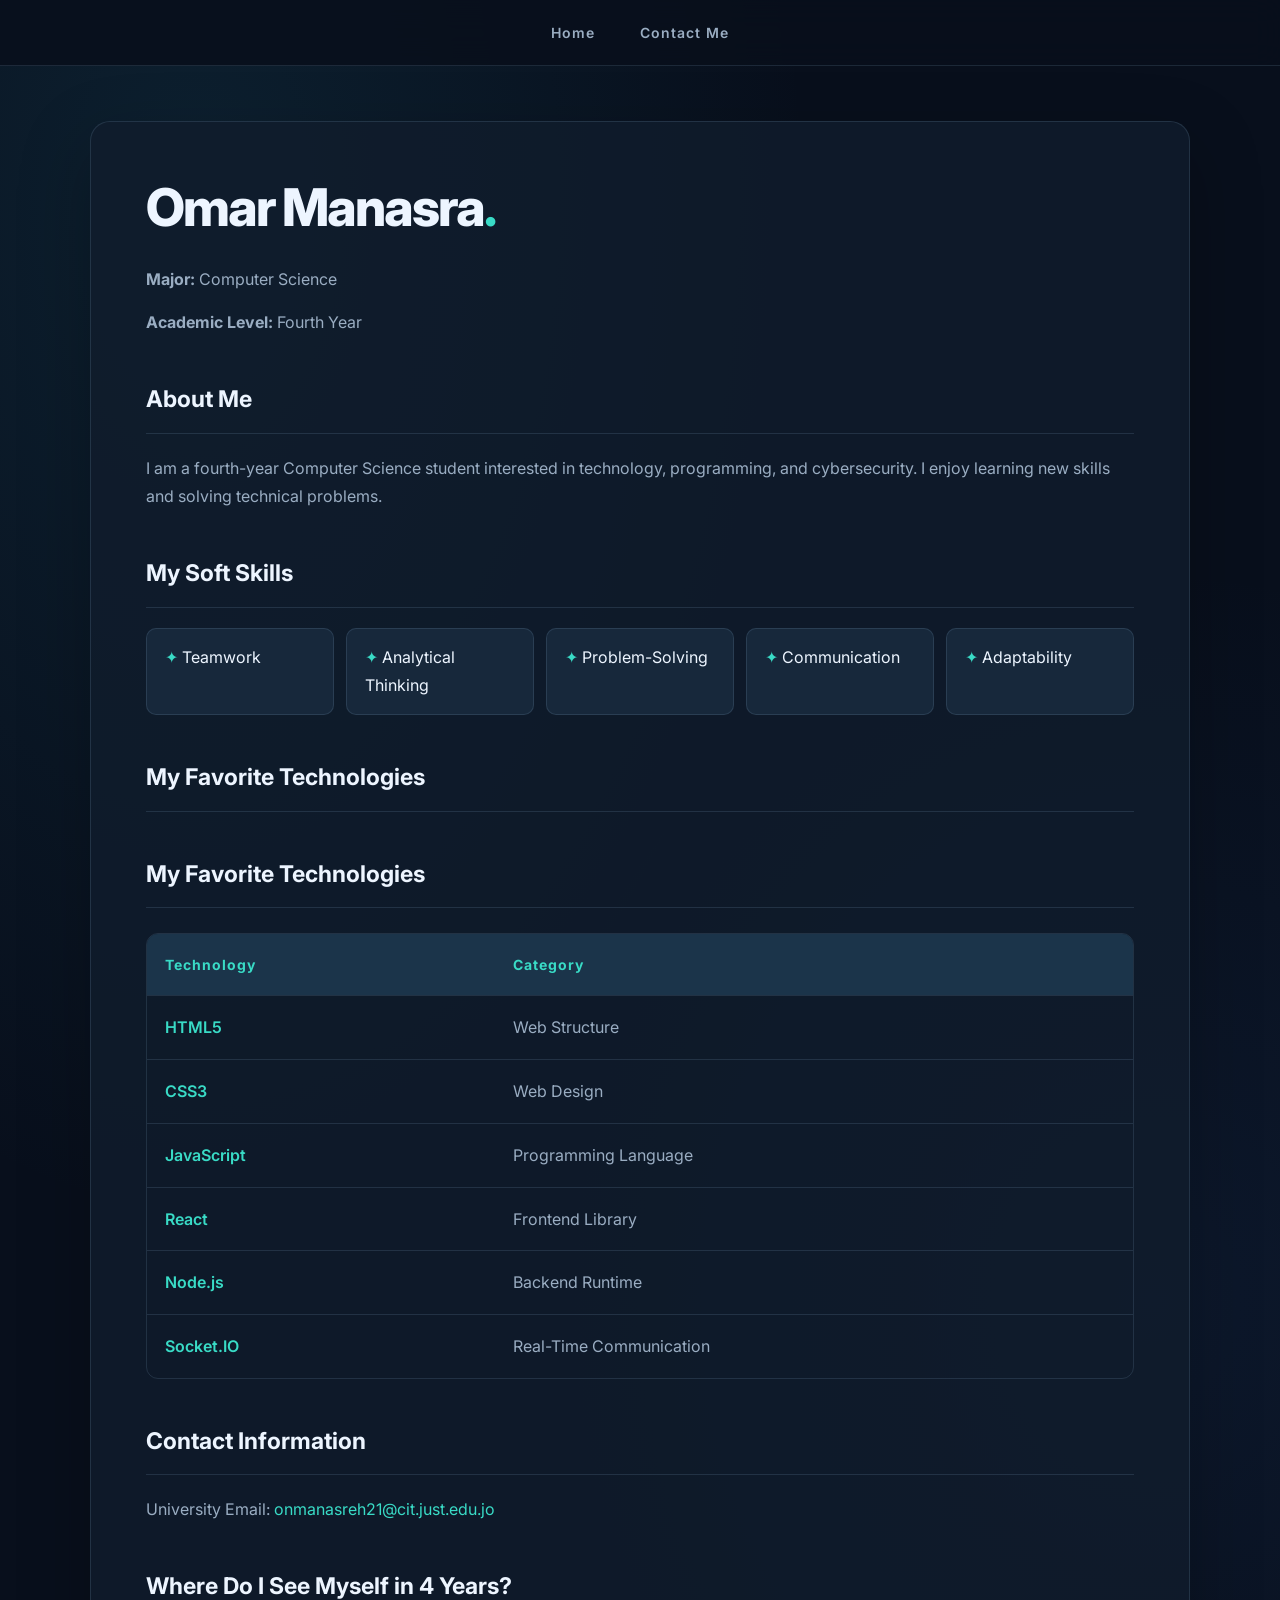
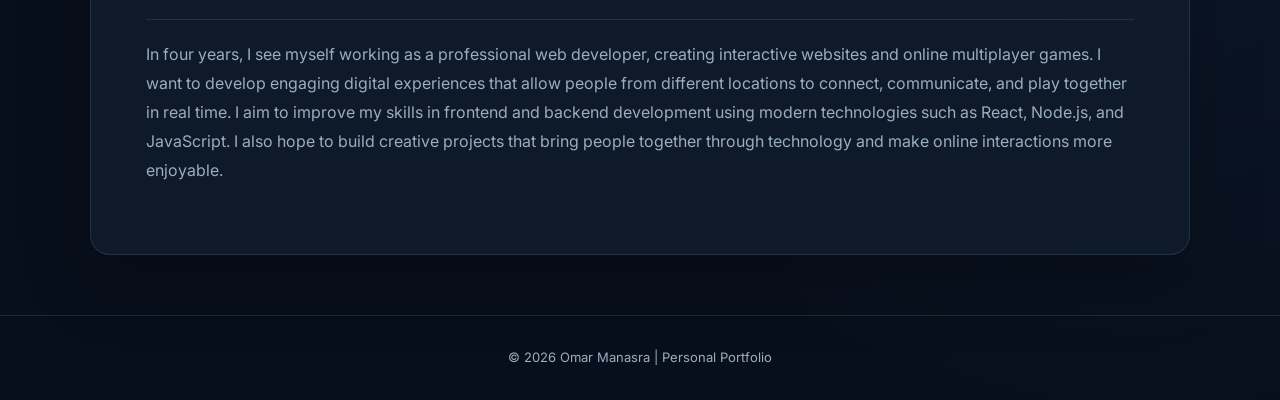
==== index.html @ 7a8c507d "Add files via upload" ====
<!DOCTYPE html>
<html lang="en">
<head>
    <meta charset="UTF-8">
    <meta name="viewport" content="width=device-width, initial-scale=1.0">

    <title>158167 - Omar Manasra</title>

    <link rel="stylesheet" href="style.css">
</head>

<body>

    <nav>
        <a href="index.html">Home</a>
        <a href="contact.html">Contact Me</a>
    </nav>

    <main>

        <h1>Omar Manasra</h1>

        <p><strong>Major:</strong> Computer Science</p>
        <p><strong>Academic Level:</strong> Fourth Year</p>

        <section>
            <h2>About Me</h2>
            <p>
                I am a fourth-year Computer Science student interested
                in technology, programming, and cybersecurity.
                I enjoy learning new skills and solving technical problems.
            </p>
        </section>

        <section>
            <h2>My Soft Skills</h2>
            <ul>
                <li>Teamwork</li>
                <li>Analytical Thinking</li>
                <li>Problem-Solving</li>
                <li>Communication</li>
                <li>Adaptability</li>
            </ul>
        </section>

        <section>
            <h2>My Favorite Technologies</h2>

<h2>My Favorite Technologies</h2>

<table>
    <tr>
        <th>Technology</th>
        <th>Category</th>
    </tr>

    <tr>
        <td>
            <a href="https://developer.mozilla.org/en-US/docs/Web/HTML"
               target="_blank">HTML5</a>
        </td>
        <td>Web Structure</td>
    </tr>

    <tr>
        <td>
            <a href="https://developer.mozilla.org/en-US/docs/Web/CSS"
               target="_blank">CSS3</a>
        </td>
        <td>Web Design</td>
    </tr>

    <tr>
        <td>
            <a href="https://developer.mozilla.org/en-US/docs/Web/JavaScript"
               target="_blank">JavaScript</a>
        </td>
        <td>Programming Language</td>
    </tr>

    <tr>
        <td>
            <a href="https://react.dev/"
               target="_blank">React</a>
        </td>
        <td>Frontend Library</td>
    </tr>

    <tr>
        <td>
            <a href="https://nodejs.org/"
               target="_blank">Node.js</a>
        </td>
        <td>Backend Runtime</td>
    </tr>

    <tr>
        <td>
            <a href="https://socket.io/"
               target="_blank">Socket.IO</a>
        </td>
        <td>Real-Time Communication</td>
    </tr>
</table>

        </section>

        <section>
            <h2>Contact Information</h2>

            <p>
                University Email:
                <a href="mailto:onmanasreh21@cit.just.edu.jo">
                    onmanasreh21@cit.just.edu.jo
                </a>
            </p>
        </section>

        <section>
            <h2>Where Do I See Myself in 4 Years?</h2>

            <p>
         In four years, I see myself working as a professional web developer, creating interactive websites and online multiplayer games. I want to develop engaging digital experiences that allow people from different locations to connect, communicate, and play together in real time. I aim to improve my skills in frontend and backend development using modern technologies such as React, Node.js, and JavaScript. I also hope to build creative projects that bring people together through technology and make online interactions more enjoyable.
            </p>
        </section>

    </main>

    <footer>
        <p>&copy; 2026 Omar Manasra | Personal Portfolio</p>
    </footer>

</body>
</html>
---- style.css ----
/* =================================
   OMAR MANASRA - CYBER PORTFOLIO
   Modern Dark Tech Design
================================= */

@import url('https://fonts.googleapis.com/css2?family=Inter:wght@400;500;600;700;800&family=Space+Mono:wght@400;700&display=swap');

:root {
    --bg: #080f1c;
    --surface: #111d2d;
    --surface-light: #17283b;
    --accent: #39dbc6;
    --accent-blue: #62a9ff;
    --text: #edf5ff;
    --muted: #9aadc2;
    --border: rgba(150, 190, 220, 0.15);
}

* {
    margin: 0;
    padding: 0;
    box-sizing: border-box;
}

html {
    scroll-behavior: smooth;
}

body {
    background:
        radial-gradient(ellipse at 15% 10%, rgba(36, 117, 145, 0.17), transparent 40%),
        radial-gradient(ellipse at 90% 65%, rgba(46, 91, 160, 0.12), transparent 40%),
        var(--bg);

    color: var(--text);
    font-family: 'Inter', sans-serif;
    line-height: 1.8;
    min-height: 100vh;
}

/* NAVIGATION */

nav {
    display: flex;
    justify-content: center;
    align-items: center;
    gap: 45px;
    padding: 20px;
    background: rgba(8, 15, 28, 0.88);
    border-bottom: 1px solid var(--border);
    position: sticky;
    top: 0;
    z-index: 100;
    backdrop-filter: blur(15px);
}

nav a {
    color: var(--muted);
    text-decoration: none;
    font-size: 14px;
    font-weight: 600;
    letter-spacing: 1px;
    transition: 0.3s;
}

nav a:hover {
    color: var(--accent);
}

/* MAIN CONTAINER */

main {
    width: 88%;
    max-width: 1100px;
    margin: 55px auto;
    padding: 55px;
    background: rgba(17, 29, 45, 0.82);
    border: 1px solid var(--border);
    border-radius: 20px;
    box-shadow: 0 25px 70px rgba(0, 0, 0, 0.25);
}

/* MAIN HEADING */

h1 {
    font-size: clamp(32px, 5vw, 52px);
    font-weight: 800;
    letter-spacing: -2px;
    line-height: 1.2;
    margin-bottom: 25px;
    color: var(--text);
}

h1::after {
    content: ".";
    color: var(--accent);
}

/* SECTION HEADINGS */

h2 {
    font-size: 23px;
    margin-top: 42px;
    margin-bottom: 20px;
    color: var(--text);
    border-bottom: 1px solid var(--border);
    padding-bottom: 12px;
}



p {
    color: var(--muted);
    margin-bottom: 15px;
}

/* PROFILE PHOTO */

.profile-photo {
    display: block;
    width: 190px;
    height: 190px;
    object-fit: cover;
    border-radius: 50%;
    margin: 30px auto;
    border: 3px solid var(--accent);
    padding: 5px;
    box-shadow: 0 0 30px rgba(57, 219, 198, 0.18);
    transition: transform 0.3s, box-shadow 0.3s;
}

.profile-photo:hover {
    transform: scale(1.04);
    box-shadow: 0 0 40px rgba(57, 219, 198, 0.35);
}

/* SOFT SKILLS */

ul {
    list-style: none;
    display: grid;
    grid-template-columns: repeat(auto-fit, minmax(180px, 1fr));
    gap: 12px;
    margin: 20px 0;
}

ul li {
    background: var(--surface-light);
    padding: 14px 18px;
    border: 1px solid var(--border);
    border-radius: 10px;
    color: var(--text);
    transition: 0.3s;
}

ul li::before {
    content: "✦ ";
    color: var(--accent);
}

ul li:hover {
    border-color: var(--accent);
    transform: translateY(-4px);
}

/* TECHNOLOGY TABLE */

table {
    width: 100%;
    border-collapse: separate;
    border-spacing: 0;
    margin: 25px 0;
    overflow: hidden;
    border: 1px solid var(--border);
    border-radius: 12px;
}

th {
    background: #1b344a;
    color: var(--accent);
    text-align: left;
    padding: 18px;
    font-size: 14px;
    letter-spacing: 1px;
}

td {
    padding: 17px 18px;
    border-top: 1px solid var(--border);
    color: var(--muted);
}

tr {
    transition: background 0.3s;
}

tbody tr:hover,
tr:hover td {
    background: rgba(57, 219, 198, 0.06);
}

td a {
    color: var(--accent);
    font-weight: 600;
    text-decoration: none;
}

td a:hover {
    color: white;
    text-decoration: underline;
}

/* EMAIL LINK */

a[href^="mailto"] {
    color: var(--accent);
    text-decoration: none;
}

a[href^="mailto"]:hover {
    text-decoration: underline;
}

/* CONTACT FORM */

form {
    max-width: 650px;
    margin: 30px auto 0;
}

form label {
    display: block;
    margin: 18px 0 7px;
    color: var(--text);
    font-size: 14px;
    font-weight: 600;
}

form input,
form textarea {
    display: block;
    width: 100%;
    padding: 14px 16px;
    background: #0b1726;
    color: var(--text);
    border: 1px solid var(--border);
    border-radius: 9px;
    font-family: 'Inter', sans-serif;
    font-size: 15px;
    outline: none;
    transition: 0.3s;
}

form input:focus,
form textarea:focus {
    border-color: var(--accent);
    box-shadow: 0 0 0 3px rgba(57, 219, 198, 0.1);
}

form textarea {
    min-height: 140px;
    resize: vertical;
}

form button {
    display: inline-block;
    margin-top: 22px;
    padding: 13px 35px;
    background: var(--accent);
    color: #07131c;
    border: none;
    border-radius: 8px;
    font-size: 15px;
    font-weight: 800;
    cursor: pointer;
    transition: 0.3s;
}

form button:hover {
    background: #8af4e5;
    transform: translateY(-3px);
    box-shadow: 0 8px 25px rgba(57, 219, 198, 0.2);
}

/* FOOTER */

footer {
    text-align: center;
    padding: 30px 15px;
    border-top: 1px solid var(--border);
    margin-top: 60px;
    color: var(--muted);
    font-size: 13px;
}

footer p {
    margin: 0;
}

/* RESPONSIVE DESIGN */

@media (max-width: 768px) {

    nav {
        gap: 25px;
        padding: 16px 10px;
    }

    main {
        width: 94%;
        padding: 25px 18px;
        margin: 25px auto;
    }

    h1 {
        font-size: 34px;
        letter-spacing: -1px;
    }

    h2 {
        font-size: 20px;
    }

    table {
        font-size: 13px;
    }

    th, td {
        padding: 12px 9px;
    }

    .profile-photo {
        width: 155px;
        height: 155px;
    }

    ul {
        grid-template-columns: 1fr;
    }
}

@media (max-width: 400px) {
    nav {
        gap: 16px;
    }

    nav a {
        font-size: 12px;
    }
}
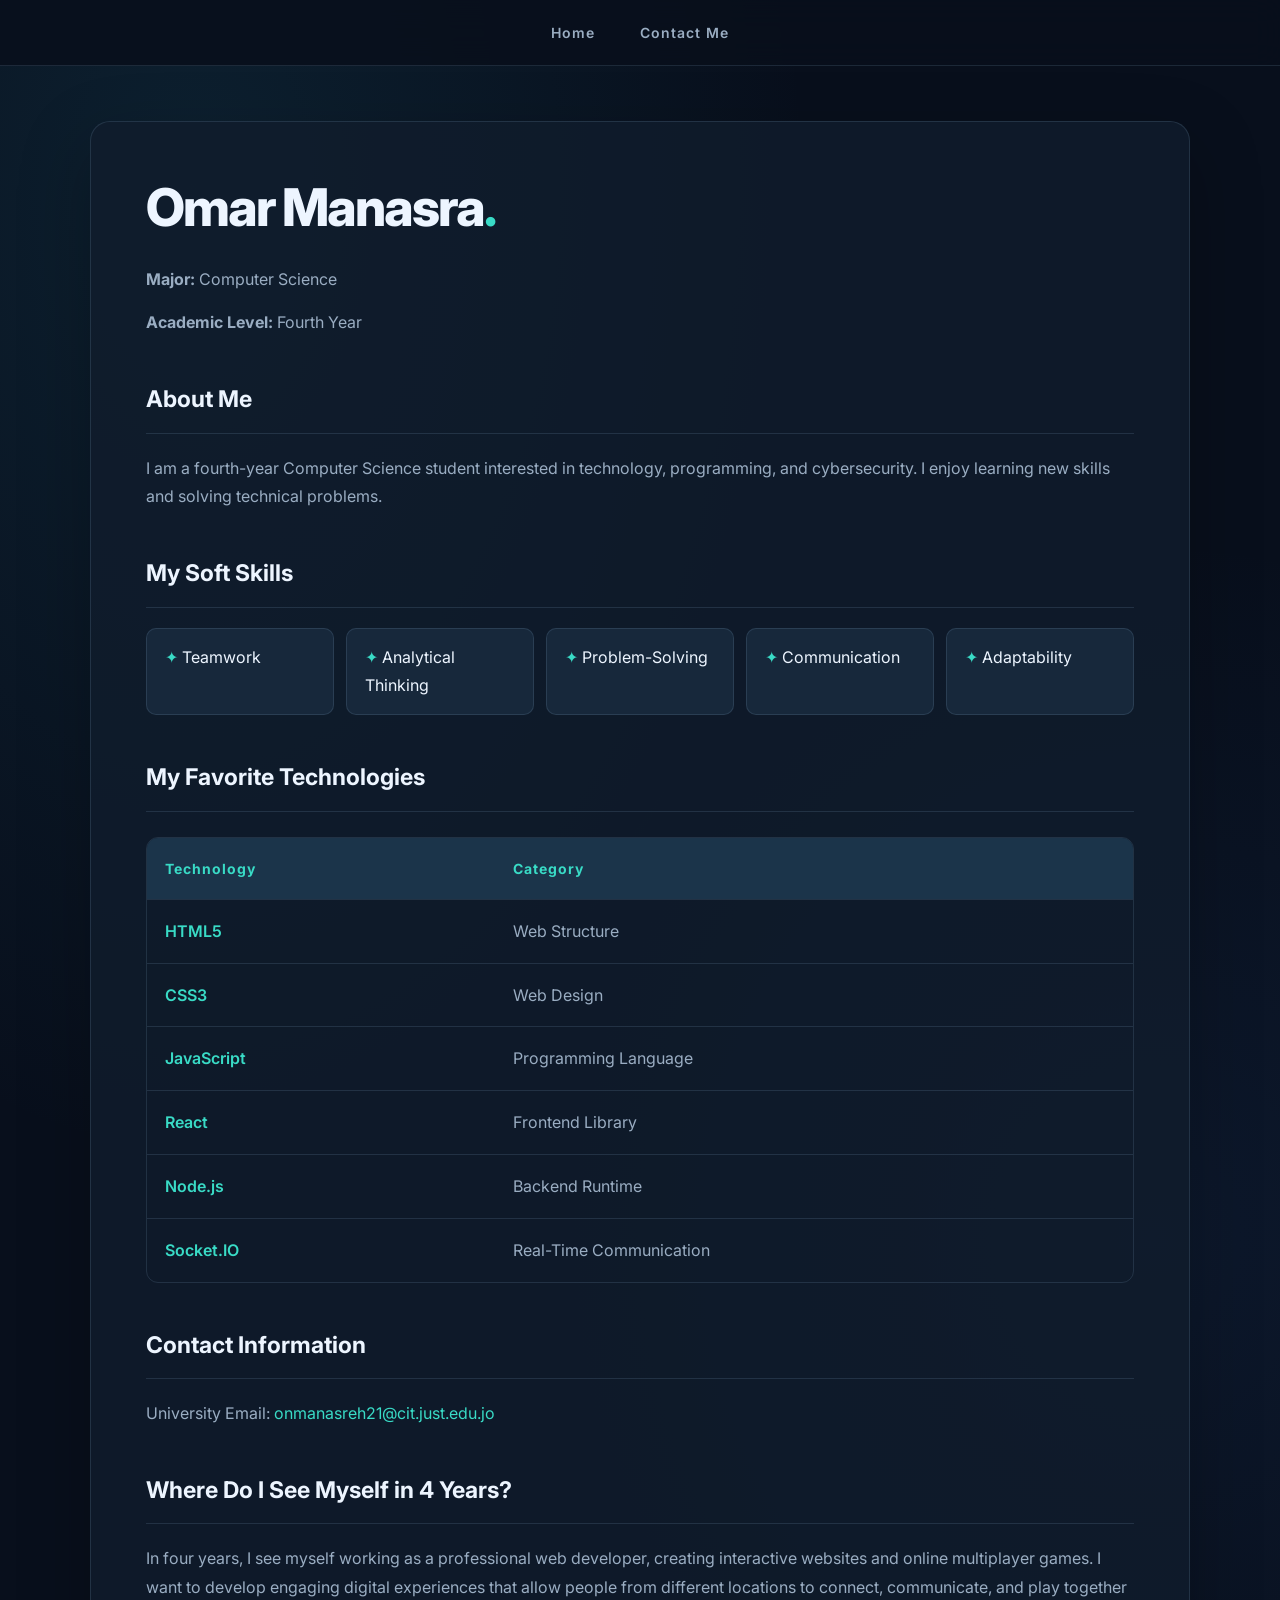
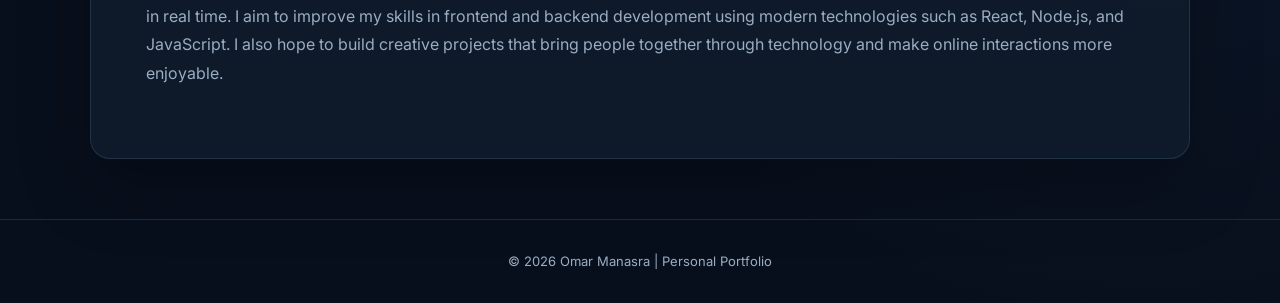
==== commit 6802f7ae: "Update index.html" ====
--- a/index.html
+++ b/index.html
@@ -45,7 +45,7 @@
         </section>
 
         <section>
-            <h2>My Favorite Technologies</h2>
+           
 
 <h2>My Favorite Technologies</h2>
 
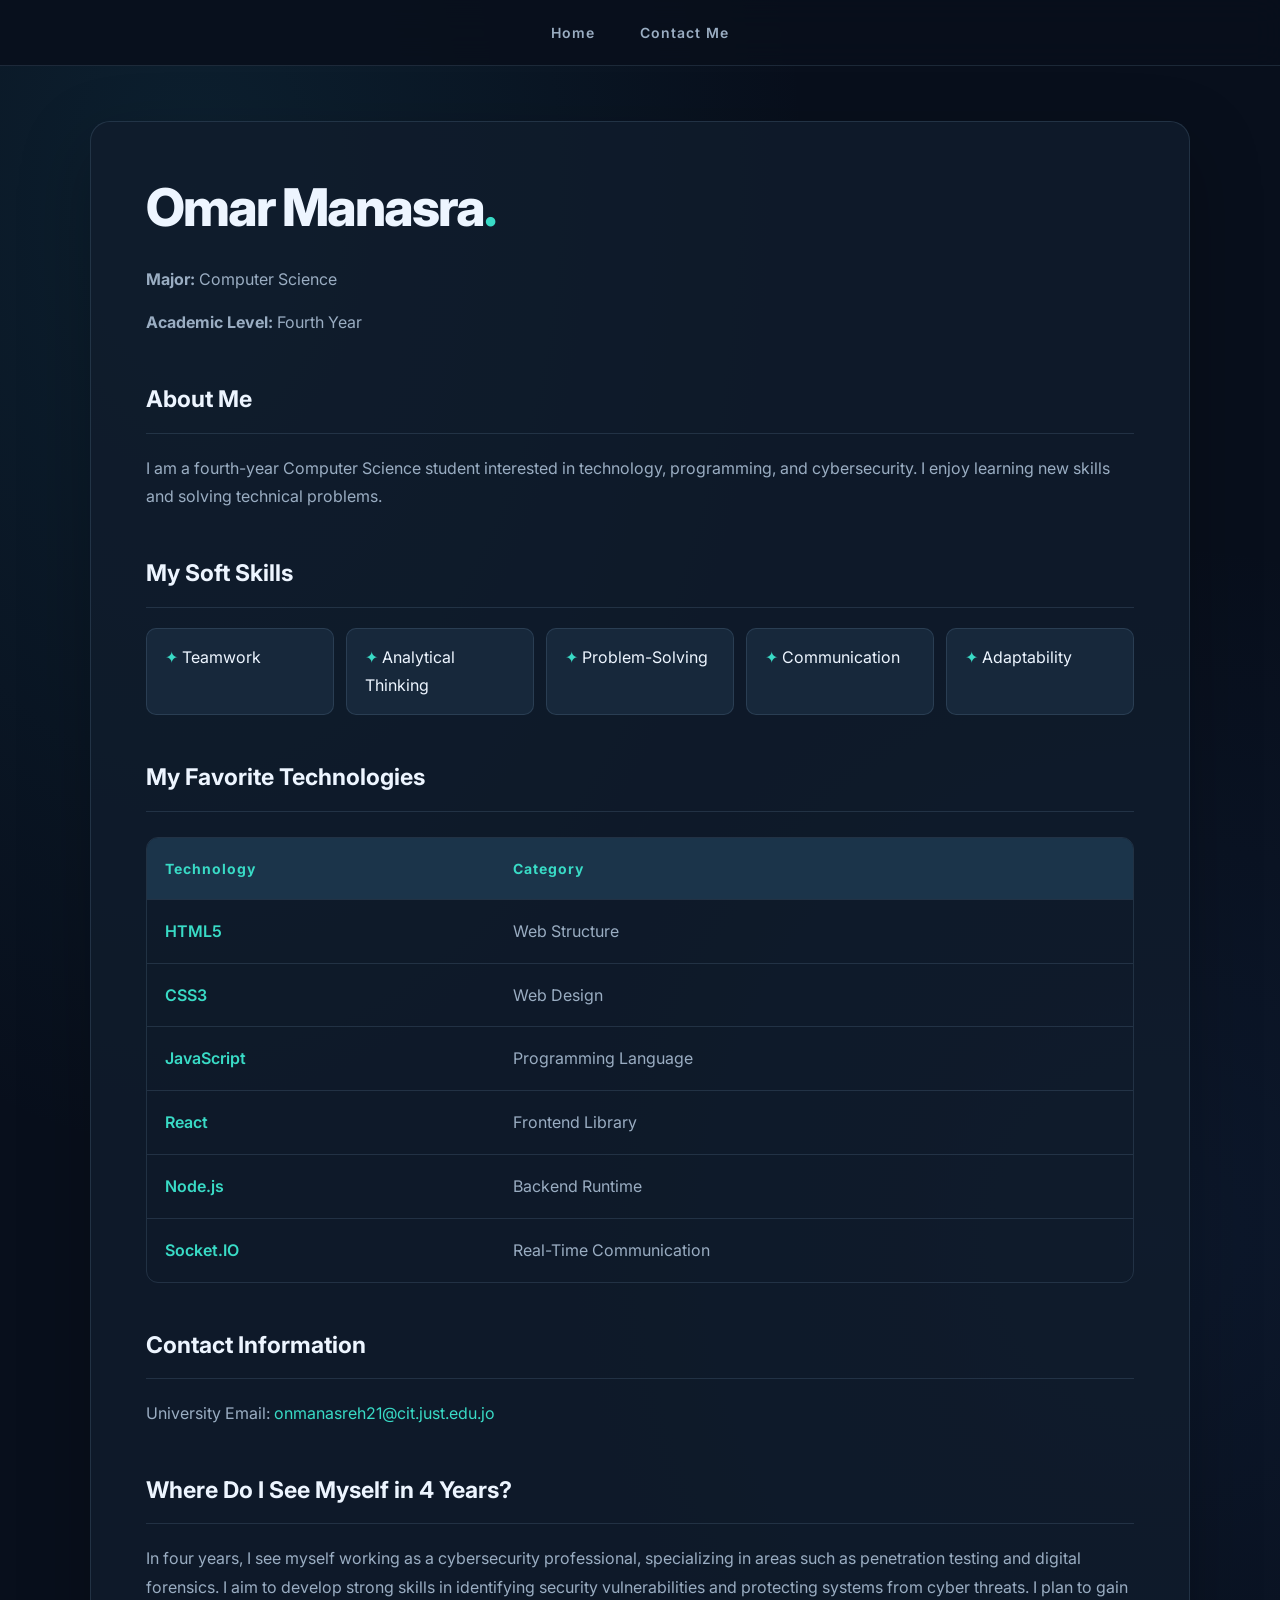
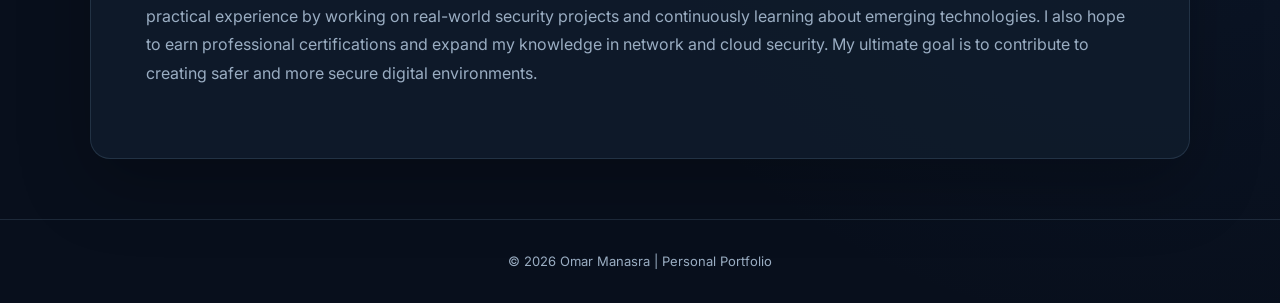
==== commit 79cde861: "Update index.html" ====
--- a/index.html
+++ b/index.html
@@ -121,7 +121,7 @@
             <h2>Where Do I See Myself in 4 Years?</h2>
 
             <p>
-         In four years, I see myself working as a professional web developer, creating interactive websites and online multiplayer games. I want to develop engaging digital experiences that allow people from different locations to connect, communicate, and play together in real time. I aim to improve my skills in frontend and backend development using modern technologies such as React, Node.js, and JavaScript. I also hope to build creative projects that bring people together through technology and make online interactions more enjoyable.
+      In four years, I see myself working as a cybersecurity professional, specializing in areas such as penetration testing and digital forensics. I aim to develop strong skills in identifying security vulnerabilities and protecting systems from cyber threats. I plan to gain practical experience by working on real-world security projects and continuously learning about emerging technologies. I also hope to earn professional certifications and expand my knowledge in network and cloud security. My ultimate goal is to contribute to creating safer and more secure digital environments.
             </p>
         </section>
 
